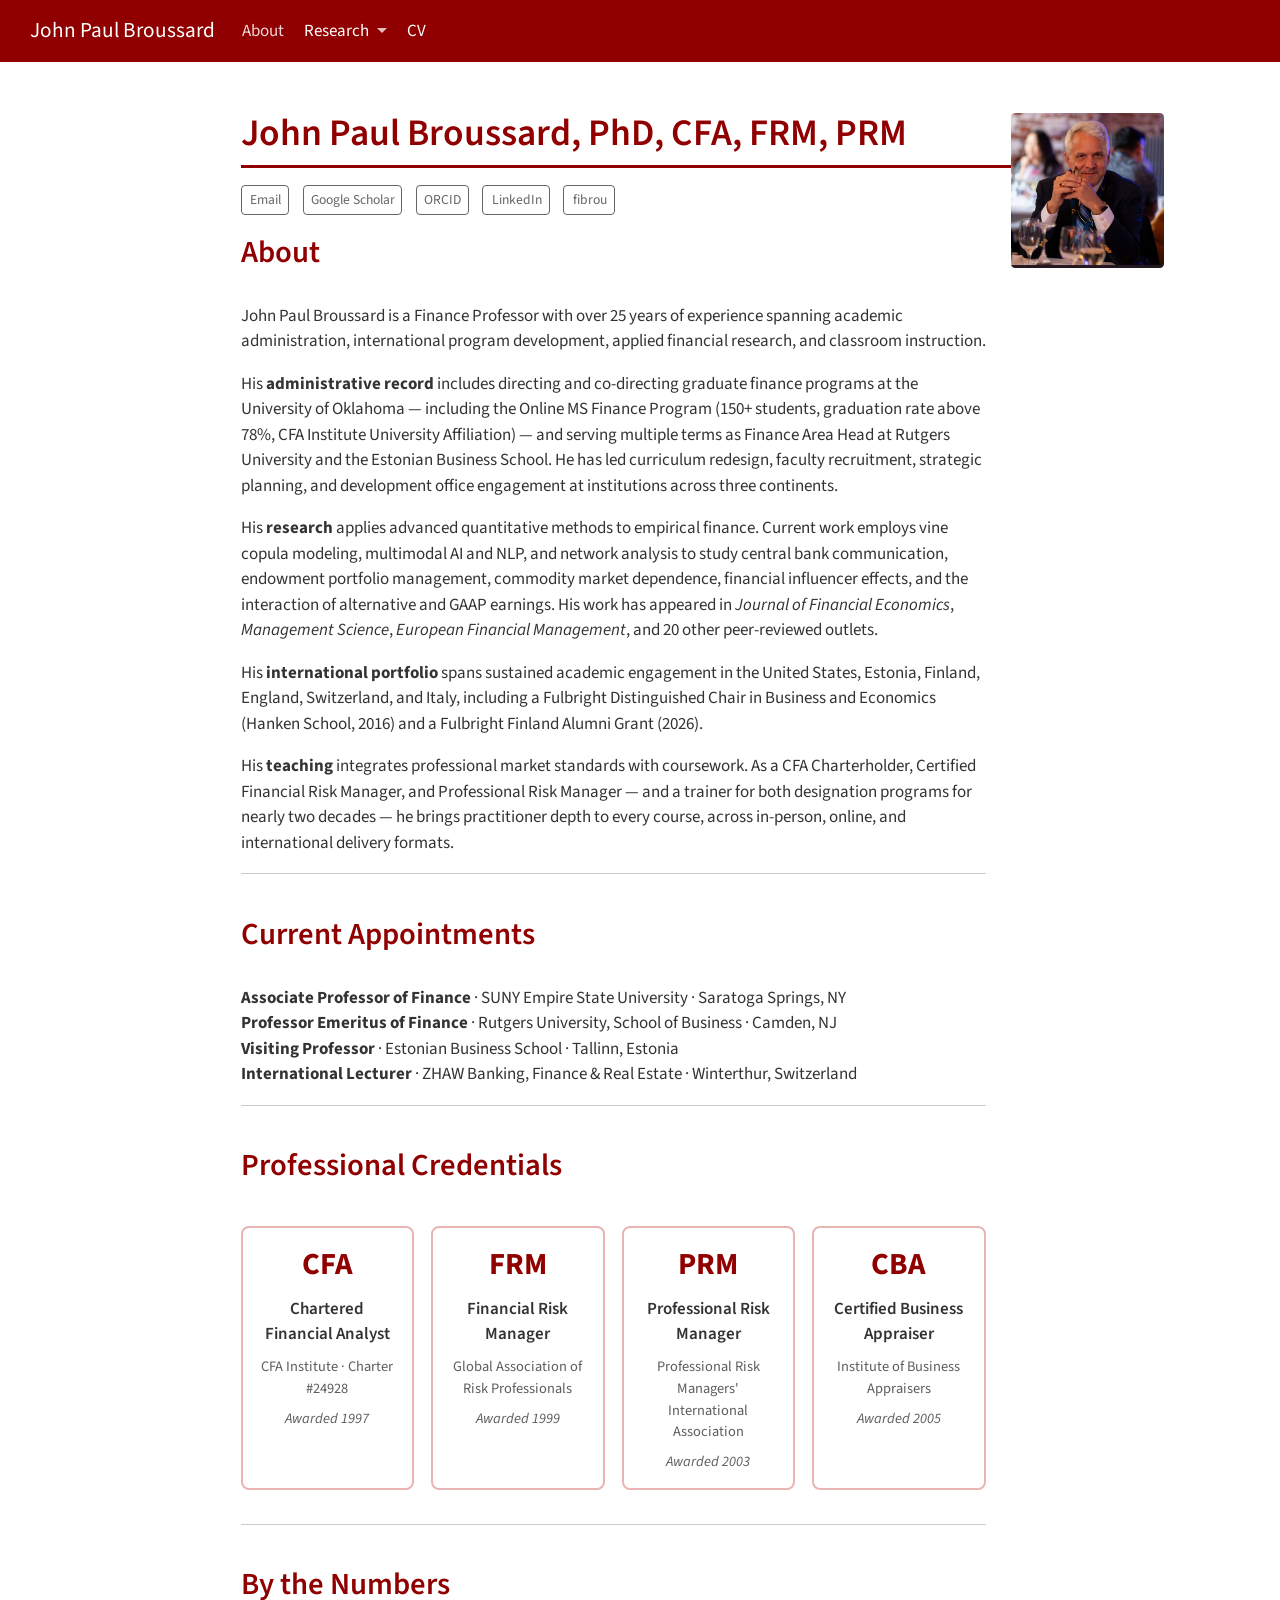
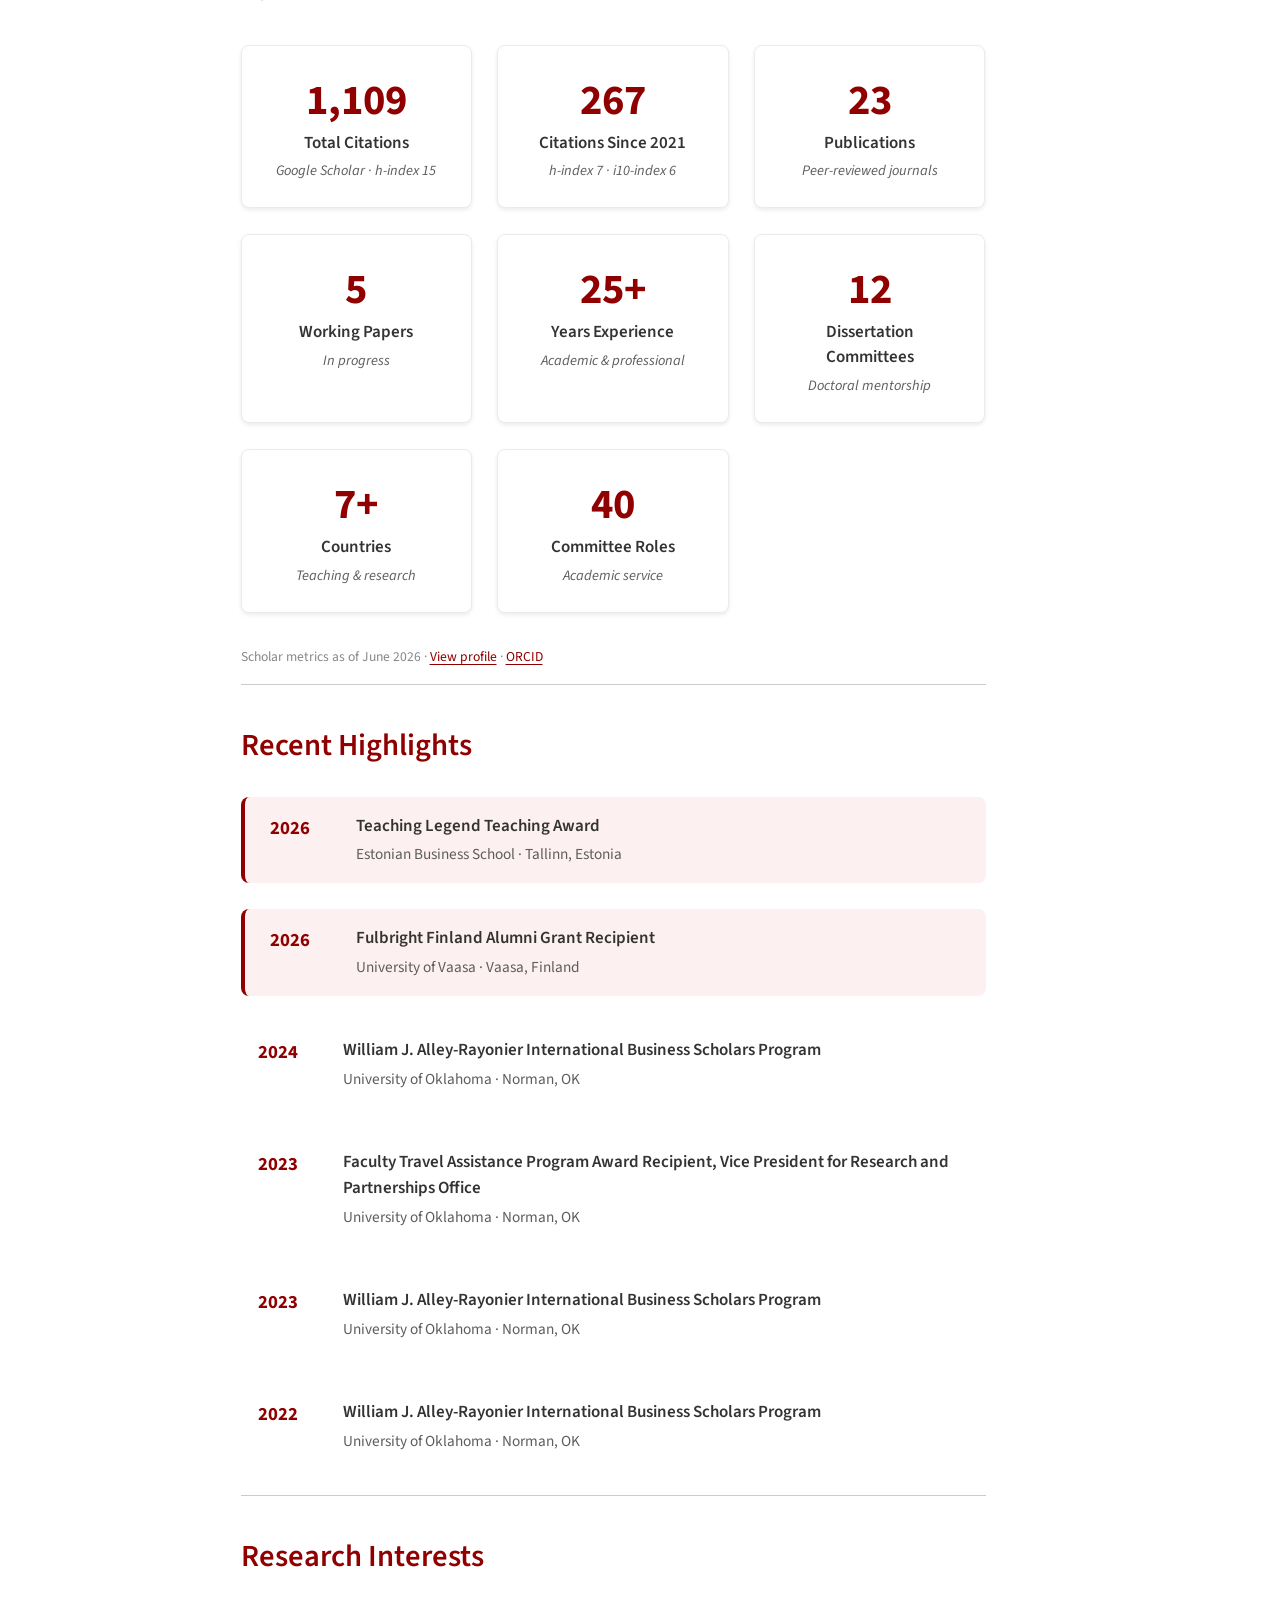
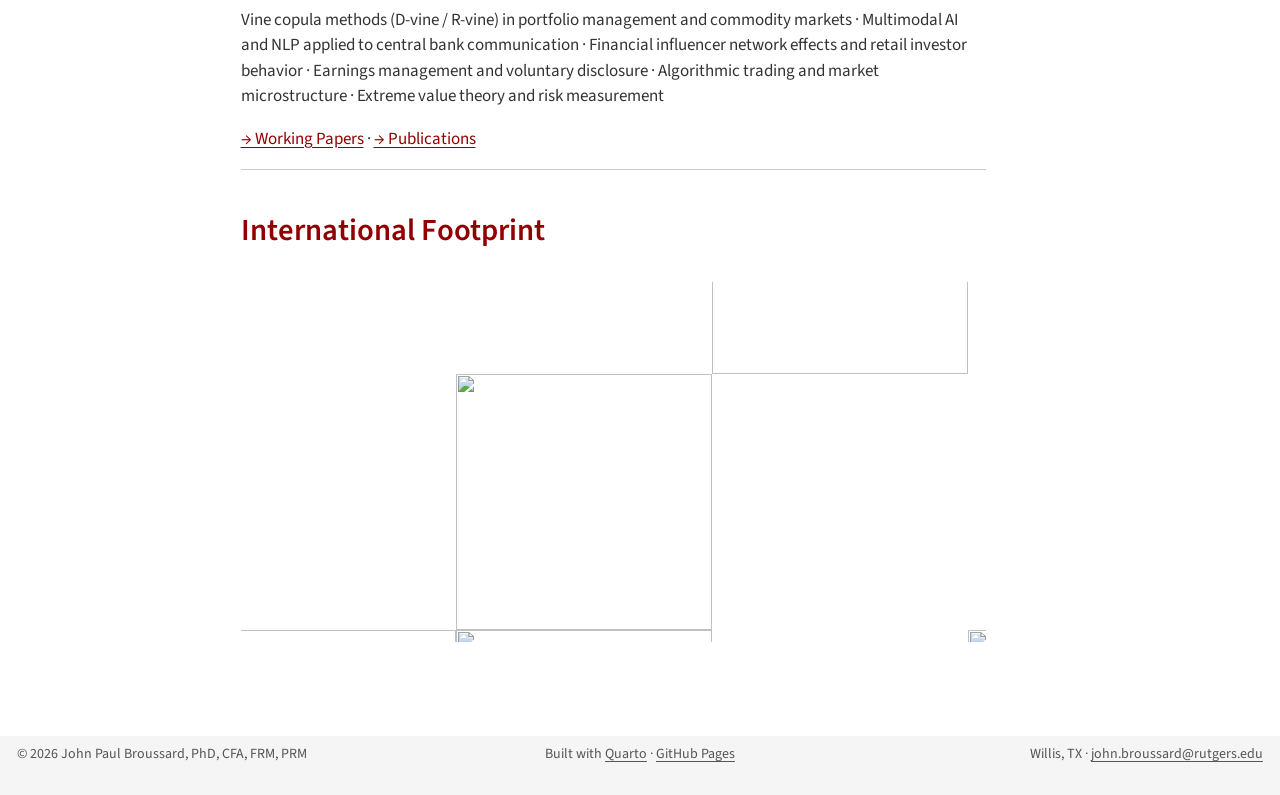
==== docs/index.html @ 74f568b2 "Initial website launch" ====
<!DOCTYPE html>
<html xmlns="http://www.w3.org/1999/xhtml" lang="en" xml:lang="en"><head>

<meta charset="utf-8">
<meta name="generator" content="quarto-1.9.37">

<meta name="viewport" content="width=device-width, initial-scale=1.0, user-scalable=yes">


<title>John Paul Broussard, PhD, CFA, FRM, PRM – J.P. Broussard, PhD</title>
<style>
/* Default styles provided by pandoc.
** See https://pandoc.org/MANUAL.html#variables-for-html for config info.
*/
code{white-space: pre-wrap;}
span.smallcaps{font-variant: small-caps;}
div.columns{display: flex; gap: min(4vw, 1.5em);}
div.column{flex: auto; overflow-x: auto;}
div.hanging-indent{margin-left: 1.5em; text-indent: -1.5em;}
ul.task-list{list-style: none;}
ul.task-list li input[type="checkbox"] {
  width: 0.8em;
  margin: 0 0.8em 0.2em -1em; /* quarto-specific, see https://github.com/quarto-dev/quarto-cli/issues/4556 */ 
  vertical-align: middle;
}
</style>


<script src="site_libs/quarto-nav/quarto-nav.js"></script>
<script src="site_libs/quarto-nav/headroom.min.js"></script>
<script src="site_libs/clipboard/clipboard.min.js"></script>
<script src="site_libs/quarto-search/autocomplete.umd.js"></script>
<script src="site_libs/quarto-search/fuse.min.js"></script>
<script src="site_libs/quarto-search/quarto-search.js"></script>
<meta name="quarto:offset" content="./">
<script src="site_libs/quarto-html/quarto.js" type="module"></script>
<script src="site_libs/quarto-html/tabsets/tabsets.js" type="module"></script>
<script src="site_libs/quarto-html/popper.min.js"></script>
<script src="site_libs/quarto-html/tippy.umd.min.js"></script>
<link href="site_libs/quarto-html/tippy.css" rel="stylesheet">
<link href="site_libs/quarto-html/quarto-syntax-highlighting-7f8f88aac4f3542376d5c11b86a4c14d.css" rel="stylesheet" id="quarto-text-highlighting-styles">
<script src="site_libs/bootstrap/bootstrap.min.js"></script>
<link href="site_libs/bootstrap/bootstrap-icons.css" rel="stylesheet">
<link href="site_libs/bootstrap/bootstrap-5b21ce41b6dfaf55a032d8d05b75536b.min.css" rel="stylesheet" append-hash="true" id="quarto-bootstrap" data-mode="light">
<script id="quarto-search-options" type="application/json">{
  "location": "navbar",
  "copy-button": false,
  "collapse-after": 3,
  "panel-placement": "end",
  "type": "overlay",
  "limit": 50,
  "keyboard-shortcut": [
    "f",
    "/",
    "s"
  ],
  "show-item-context": false,
  "language": {
    "search-no-results-text": "No results",
    "search-matching-documents-text": "matching documents",
    "search-copy-link-title": "Copy link to search",
    "search-hide-matches-text": "Hide additional matches",
    "search-more-match-text": "more match in this document",
    "search-more-matches-text": "more matches in this document",
    "search-clear-button-title": "Clear",
    "search-text-placeholder": "",
    "search-detached-cancel-button-title": "Cancel",
    "search-submit-button-title": "Submit",
    "search-label": "Search"
  }
}</script>
<script src="site_libs/htmlwidgets-1.6.4/htmlwidgets.js"></script>

<script src="site_libs/jquery-3.6.0/jquery-3.6.0.min.js"></script>

<link href="site_libs/leaflet-1.3.1/leaflet.css" rel="stylesheet">

<script src="site_libs/leaflet-1.3.1/leaflet.js"></script>

<link href="site_libs/leafletfix-1.0.0/leafletfix.css" rel="stylesheet">

<script src="site_libs/proj4-2.6.2/proj4.min.js"></script>

<script src="site_libs/Proj4Leaflet-1.0.1/proj4leaflet.js"></script>

<link href="site_libs/rstudio_leaflet-1.3.1/rstudio_leaflet.css" rel="stylesheet">

<script src="site_libs/leaflet-binding-2.2.3/leaflet.js"></script>

<script src="site_libs/leaflet-providers-3.0.0/leaflet-providers.js"></script>

<script src="site_libs/leaflet-providers-plugin-2.2.3/leaflet-providers-plugin.js"></script>



</head>

<body class="nav-fixed fullcontent quarto-light">

<div id="quarto-search-results"></div>
  <header id="quarto-header" class="headroom fixed-top">
    <nav class="navbar navbar-expand-lg " data-bs-theme="dark">
      <div class="navbar-container container-fluid">
      <div class="navbar-brand-container mx-auto">
    <a class="navbar-brand" href="./index.html">
    <span class="navbar-title">John Paul Broussard</span>
    </a>
  </div>
            <div id="quarto-search" class="" title="Search"></div>
          <button class="navbar-toggler" type="button" data-bs-toggle="collapse" data-bs-target="#navbarCollapse" aria-controls="navbarCollapse" role="menu" aria-expanded="false" aria-label="Toggle navigation" onclick="if (window.quartoToggleHeadroom) { window.quartoToggleHeadroom(); }">
  <span class="navbar-toggler-icon"></span>
</button>
          <div class="collapse navbar-collapse" id="navbarCollapse">
            <ul class="navbar-nav navbar-nav-scroll me-auto">
  <li class="nav-item">
    <a class="nav-link active" href="./index.html" aria-current="page"> 
<span class="menu-text">About</span></a>
  </li>  
  <li class="nav-item dropdown ">
    <a class="nav-link dropdown-toggle" href="#" id="nav-menu-research" role="link" data-bs-toggle="dropdown" aria-expanded="false">
 <span class="menu-text">Research</span>
    </a>
    <ul class="dropdown-menu" aria-labelledby="nav-menu-research">    
        <li>
    <a class="dropdown-item" href="./research.html">
 <span class="dropdown-text">Publications &amp; Activity</span></a>
  </li>  
        <li>
    <a class="dropdown-item" href="./papers.html">
 <span class="dropdown-text">Working Papers</span></a>
  </li>  
    </ul>
  </li>
  <li class="nav-item">
    <a class="nav-link" href="./cv.html"> 
<span class="menu-text">CV</span></a>
  </li>  
</ul>
            <ul class="navbar-nav navbar-nav-scroll ms-auto">
  <li class="nav-item compact">
    <a class="nav-link" href="https://github.com/fibrou"> <i class="bi bi-github" role="img" aria-label="GitHub">
</i> 
<span class="menu-text"></span></a>
  </li>  
  <li class="nav-item compact">
    <a class="nav-link" href="https://tinyurl.com/5bfex8hv"> <i class="bi bi-linkedin" role="img" aria-label="LinkedIn">
</i> 
<span class="menu-text"></span></a>
  </li>  
</ul>
          </div> <!-- /navcollapse -->
            <div class="quarto-navbar-tools">
</div>
      </div> <!-- /container-fluid -->
    </nav>
</header>
<!-- content -->
<div id="quarto-content" class="quarto-container page-columns page-rows-contents page-layout-article page-navbar">
<!-- sidebar -->
<!-- margin-sidebar -->
    
<!-- main -->
<div class="quarto-about-solana column-body">
  <div class="about-entity">
    <div class="entity-contents">
      <header id="title-block-header" class="quarto-title-block default">
<div class="quarto-title">
<h1 class="title">John Paul Broussard, PhD, CFA, FRM, PRM</h1>
</div>
<div class="quarto-title-meta">
  </div>
</header> <div class="about-links">
  <a href="mailto:john.broussard@rutgers.edu" class="about-link" rel="" target="">
    <i class="bi bi-envelope-fill"></i>
     <span class="about-link-text">Email</span>
  </a>
  <a href="https://scholar.google.com/citations?user=nc-6H5gAAAAJ" class="about-link" rel="" target="">
     <span class="about-link-text">Google Scholar</span>
  </a>
  <a href="https://orcid.org/0000-0002-5090-9947" class="about-link" rel="" target="">
     <span class="about-link-text">ORCID</span>
  </a>
  <a href="https://tinyurl.com/5bfex8hv" class="about-link" rel="" target="">
    <i class="bi bi-linkedin"></i>
     <span class="about-link-text">LinkedIn</span>
  </a>
  <a href="https://github.com/fibrou" class="about-link" rel="" target="">
    <i class="bi bi-github"></i>
     <span class="about-link-text">fibrou</span>
  </a>
</div>
      <div class="about-contents"><main class="content" id="quarto-document-content">
<section id="about" class="level2">
<h2 data-anchor-id="about">About</h2>
<p>John Paul Broussard is a Finance Professor with over 25 years of experience spanning academic administration, international program development, applied financial research, and classroom instruction.</p>
<p>His <strong>administrative record</strong> includes directing and co-directing graduate finance programs at the University of Oklahoma — including the Online MS Finance Program (150+ students, graduation rate above 78%, CFA Institute University Affiliation) — and serving multiple terms as Finance Area Head at Rutgers University and the Estonian Business School. He has led curriculum redesign, faculty recruitment, strategic planning, and development office engagement at institutions across three continents.</p>
<p>His <strong>research</strong> applies advanced quantitative methods to empirical finance. Current work employs vine copula modeling, multimodal AI and NLP, and network analysis to study central bank communication, endowment portfolio management, commodity market dependence, financial influencer effects, and the interaction of alternative and GAAP earnings. His work has appeared in <em>Journal of Financial Economics</em>, <em>Management Science</em>, <em>European Financial Management</em>, and 20 other peer-reviewed outlets.</p>
<p>His <strong>international portfolio</strong> spans sustained academic engagement in the United States, Estonia, Finland, England, Switzerland, and Italy, including a Fulbright Distinguished Chair in Business and Economics (Hanken School, 2016) and a Fulbright Finland Alumni Grant (2026).</p>
<p>His <strong>teaching</strong> integrates professional market standards with coursework. As a CFA Charterholder, Certified Financial Risk Manager, and Professional Risk Manager — and a trainer for both designation programs for nearly two decades — he brings practitioner depth to every course, across in-person, online, and international delivery formats.</p>
<hr>
</section>
<section id="current-appointments" class="level2">
<h2 data-anchor-id="current-appointments">Current Appointments</h2>
<p><strong>Associate Professor of Finance</strong> · SUNY Empire State University · Saratoga Springs, NY<br>
<strong>Professor Emeritus of Finance</strong> · Rutgers University, School of Business · Camden, NJ<br>
<strong>Visiting Professor</strong> · Estonian Business School · Tallinn, Estonia<br>
<strong>International Lecturer</strong> · ZHAW Banking, Finance &amp; Real Estate · Winterthur, Switzerland</p>
<hr>
</section>
<section id="professional-credentials" class="level2">
<h2 data-anchor-id="professional-credentials">Professional Credentials</h2>
<div class="certifications-showcase" style="grid-template-columns: repeat(auto-fit, minmax(170px, 1fr)); gap: 1rem;">
  <div class="cert-card" style="padding: 0.85rem;">
    <div class="cert-abbr">CFA</div>
    <div class="cert-full">Chartered Financial Analyst</div>
    <div class="cert-org">CFA Institute · Charter #24928</div>
    <div class="cert-desc">Awarded 1997</div>
  </div>
  <div class="cert-card" style="padding: 0.85rem;">
    <div class="cert-abbr">FRM</div>
    <div class="cert-full">Financial Risk Manager</div>
    <div class="cert-org">Global Association of Risk Professionals</div>
    <div class="cert-desc">Awarded 1999</div>
  </div>
  <div class="cert-card" style="padding: 0.85rem;">
    <div class="cert-abbr">PRM</div>
    <div class="cert-full">Professional Risk Manager</div>
    <div class="cert-org">Professional Risk Managers' International Association</div>
    <div class="cert-desc">Awarded 2003</div>
  </div>
  <div class="cert-card" style="padding: 0.85rem;">
    <div class="cert-abbr">CBA</div>
    <div class="cert-full">Certified Business Appraiser</div>
    <div class="cert-org">Institute of Business Appraisers</div>
    <div class="cert-desc">Awarded 2005</div>
  </div>
</div>
<hr>
</section>
<section id="by-the-numbers" class="level2">
<h2 data-anchor-id="by-the-numbers">By the Numbers</h2>
<div class="metrics-grid">
  <div class="metric-card">
    <span class="metric-value">1,109</span>
    <span class="metric-label">Total Citations</span>
    <span class="metric-context">Google Scholar · h-index 15</span>
  </div>
  <div class="metric-card">
    <span class="metric-value">267</span>
    <span class="metric-label">Citations Since 2021</span>
    <span class="metric-context">h-index 7 · i10-index 6</span>
  </div>
  <div class="metric-card">
    <span class="metric-value">23</span>
    <span class="metric-label">Publications</span>
    <span class="metric-context">Peer-reviewed journals</span>
  </div>
  <div class="metric-card">
    <span class="metric-value">5</span>
    <span class="metric-label">Working Papers</span>
    <span class="metric-context">In progress</span>
  </div>
  <div class="metric-card">
    <span class="metric-value">25+</span>
    <span class="metric-label">Years Experience</span>
    <span class="metric-context">Academic &amp; professional</span>
  </div>
  <div class="metric-card">
    <span class="metric-value">12</span>
    <span class="metric-label">Dissertation Committees</span>
    <span class="metric-context">Doctoral mentorship</span>
  </div>
  <div class="metric-card">
    <span class="metric-value">7+</span>
    <span class="metric-label">Countries</span>
    <span class="metric-context">Teaching &amp; research</span>
  </div>
  <div class="metric-card">
    <span class="metric-value">40</span>
    <span class="metric-label">Committee Roles</span>
    <span class="metric-context">Academic service</span>
  </div>
</div>
<p style="font-size:0.8rem;color:#888;margin-top:0.5rem;">
Scholar metrics as of June 2026 ·
<a href="https://scholar.google.com/citations?user=nc-6H5gAAAAJ" target="_blank">View profile</a> ·
<a href="https://orcid.org/0000-0002-5090-9947" target="_blank">ORCID</a>
</p>
<hr>
</section>
<section id="recent-highlights" class="level2">
<h2 data-anchor-id="recent-highlights">Recent Highlights</h2>
<div class="honor-item major-honor">
<div class="honor-year">
2026
</div>
<div class="honor-content">
<div class="honor-title">
Teaching Legend Teaching Award
</div>
<div class="honor-org">
Estonian Business School · Tallinn, Estonia
</div>
</div>
</div>
<div class="honor-item major-honor">
<div class="honor-year">
2026
</div>
<div class="honor-content">
<div class="honor-title">
Fulbright Finland Alumni Grant Recipient
</div>
<div class="honor-org">
University of Vaasa · Vaasa, Finland
</div>
</div>
</div>
<div class="honor-item">
<div class="honor-year">
2024
</div>
<div class="honor-content">
<div class="honor-title">
William J. Alley-Rayonier International Business Scholars Program
</div>
<div class="honor-org">
University of Oklahoma · Norman, OK
</div>
</div>
</div>
<div class="honor-item">
<div class="honor-year">
2023
</div>
<div class="honor-content">
<div class="honor-title">
Faculty Travel Assistance Program Award Recipient, Vice President for Research and Partnerships Office
</div>
<div class="honor-org">
University of Oklahoma · Norman, OK
</div>
</div>
</div>
<div class="honor-item">
<div class="honor-year">
2023
</div>
<div class="honor-content">
<div class="honor-title">
William J. Alley-Rayonier International Business Scholars Program
</div>
<div class="honor-org">
University of Oklahoma · Norman, OK
</div>
</div>
</div>
<div class="honor-item">
<div class="honor-year">
2022
</div>
<div class="honor-content">
<div class="honor-title">
William J. Alley-Rayonier International Business Scholars Program
</div>
<div class="honor-org">
University of Oklahoma · Norman, OK
</div>
</div>
</div>
<hr>
</section>
<section id="research-interests" class="level2">
<h2 data-anchor-id="research-interests">Research Interests</h2>
<p>Vine copula methods (D-vine / R-vine) in portfolio management and commodity markets · Multimodal AI and NLP applied to central bank communication · Financial influencer network effects and retail investor behavior · Earnings management and voluntary disclosure · Algorithmic trading and market microstructure · Extreme value theory and risk measurement</p>
<p><a href="./papers.html">→ Working Papers</a> · <a href="./research.html">→ Publications</a></p>
<hr>
</section>
<section id="international-footprint" class="level2">
<h2 data-anchor-id="international-footprint">International Footprint</h2>
<div class="cell">
<div class="cell-output-display">
<div id="htmlwidget-2c0fb72c7006dc025f8c" style="width:100%;height:360px;" class="leaflet html-widget"></div>
<script type="application/json" data-for="htmlwidget-2c0fb72c7006dc025f8c">{"x":{"options":{"crs":{"crsClass":"L.CRS.EPSG3857","code":null,"proj4def":null,"projectedBounds":null,"options":{}}},"calls":[{"method":"addProviderTiles","args":["CartoDB.Positron",null,null,{"errorTileUrl":"","noWrap":false,"detectRetina":false}]},{"method":"addCircleMarkers","args":[[39.9483,43.0668,59.437,47.4979,35.2058,60.1699,63.0951,65.0121,60.4518,61.0589,51.5893,40.7587,30.4133,32.3498,43.4633,41.3275],[-75.121,-73.7863,24.7536,8.728,-97.4395,24.9384,21.6165,25.4651,22.2666,28.187,-0.2292,-74.4171,-91.18000000000001,-90.1848,11.88,19.8187],[10,10,10,10,7,7,7,7,7,7,7,7,7,7,7,7],null,null,{"interactive":true,"className":"","stroke":true,"color":["#CC6666","#CC6666","#CC6666","#CC6666","#555555","#555555","#900000","#900000","#888888","#888888","#555555","#555555","#555555","#555555","#C0392B","#AAAAAA"],"weight":1.5,"opacity":0.5,"fill":true,"fillColor":["#CC6666","#CC6666","#CC6666","#CC6666","#555555","#555555","#900000","#900000","#888888","#888888","#555555","#555555","#555555","#555555","#C0392B","#AAAAAA"],"fillOpacity":0.85},null,null,["<strong>Rutgers University (1997–Present)<\/strong>","<strong>SUNY Empire State University (2025–Present)<\/strong>","<strong>Estonian Business School (2018–2020; 2024–Present)<\/strong>","<strong>ZHAW Banking & Finance (2024–Present)<\/strong>","<strong>University of Oklahoma (2021–2024)<\/strong>","<strong>Hanken School of Economics (2016–2020)<\/strong>","<strong>University of Vaasa (collaborations)<\/strong>","<strong>University of Oulu (collaborations)<\/strong>","<strong>Turku School of Economics (visiting 2013)<\/strong>","<strong>LUT University (visiting 2007)<\/strong>","<strong>Middlesex University (2015–2016)<\/strong>","<strong>Fairleigh Dickinson University (1995–1997)<\/strong>","<strong>Louisiana State University (1992–1995)<\/strong>","<strong>Millsaps College (1990–1991)<\/strong>","<strong>Arezzo Study Abroad Program, Italy (2022–2024)<\/strong>","<strong>University of New York Tirana (presentation)<\/strong>"],null,null,{"interactive":false,"permanent":false,"direction":"auto","opacity":1,"offset":[0,0],"textsize":"10px","textOnly":false,"className":"","sticky":true},null]},{"method":"addLegend","args":[{"colors":["#900000","#cc6666","#c0392b","#555555","#aaaaaa","#888888"],"labels":["Current","Past","Program","Collaboration","Visiting","Presentation"],"na_color":null,"na_label":"NA","opacity":0.85,"position":"bottomright","type":"unknown","title":"Affiliation type","extra":null,"layerId":null,"className":"info legend","group":null}]}],"limits":{"lat":[30.4133,65.0121],"lng":[-97.4395,28.187]}},"evals":[],"jsHooks":[]}</script>
</div>
</div>


</section>
</main></div>
    </div>
    <img src="jaafGalaPic.jpg" class="about-image
  rounded " style="width: 9em;">
  </div>
</div>
 <!-- /main -->
<script id="quarto-html-after-body" type="application/javascript">
  window.document.addEventListener("DOMContentLoaded", function (event) {
    const isCodeAnnotation = (el) => {
      for (const clz of el.classList) {
        if (clz.startsWith('code-annotation-')) {                     
          return true;
        }
      }
      return false;
    }
    const onCopySuccess = function(e) {
      // button target
      const button = e.trigger;
      // don't keep focus
      button.blur();
      // flash "checked"
      button.classList.add('code-copy-button-checked');
      var currentTitle = button.getAttribute("title");
      button.setAttribute("title", "Copied!");
      let tooltip;
      if (window.bootstrap) {
        button.setAttribute("data-bs-toggle", "tooltip");
        button.setAttribute("data-bs-placement", "left");
        button.setAttribute("data-bs-title", "Copied!");
        tooltip = new bootstrap.Tooltip(button, 
          { trigger: "manual", 
            customClass: "code-copy-button-tooltip",
            offset: [0, -8]});
        tooltip.show();    
      }
      setTimeout(function() {
        if (tooltip) {
          tooltip.hide();
          button.removeAttribute("data-bs-title");
          button.removeAttribute("data-bs-toggle");
          button.removeAttribute("data-bs-placement");
        }
        button.setAttribute("title", currentTitle);
        button.classList.remove('code-copy-button-checked');
      }, 1000);
      // clear code selection
      e.clearSelection();
    }
    const getTextToCopy = function(trigger) {
      const outerScaffold = trigger.parentElement.cloneNode(true);
      const codeEl = outerScaffold.querySelector('code');
      for (const childEl of codeEl.children) {
        if (isCodeAnnotation(childEl)) {
          childEl.remove();
        }
      }
      return codeEl.innerText;
    }
    const clipboard = new window.ClipboardJS('.code-copy-button:not([data-in-quarto-modal])', {
      text: getTextToCopy
    });
    clipboard.on('success', onCopySuccess);
    if (window.document.getElementById('quarto-embedded-source-code-modal')) {
      const clipboardModal = new window.ClipboardJS('.code-copy-button[data-in-quarto-modal]', {
        text: getTextToCopy,
        container: window.document.getElementById('quarto-embedded-source-code-modal')
      });
      clipboardModal.on('success', onCopySuccess);
    }
      var localhostRegex = new RegExp(/^(?:http|https):\/\/localhost\:?[0-9]*\//);
      var mailtoRegex = new RegExp(/^mailto:/);
        var filterRegex = new RegExp("https:\/\/fibrou\.github\.io\/JPBs-CV\/");
      var isInternal = (href) => {
          return filterRegex.test(href) || localhostRegex.test(href) || mailtoRegex.test(href);
      }
      // Inspect non-navigation links and adorn them if external
     var links = window.document.querySelectorAll('a[href]:not(.nav-link):not(.navbar-brand):not(.toc-action):not(.sidebar-link):not(.sidebar-item-toggle):not(.pagination-link):not(.no-external):not([aria-hidden]):not(.dropdown-item):not(.quarto-navigation-tool):not(.about-link)');
      for (var i=0; i<links.length; i++) {
        const link = links[i];
        if (!isInternal(link.href)) {
          // undo the damage that might have been done by quarto-nav.js in the case of
          // links that we want to consider external
          if (link.dataset.originalHref !== undefined) {
            link.href = link.dataset.originalHref;
          }
            // target, if specified
            link.setAttribute("target", "_blank");
            if (link.getAttribute("rel") === null) {
              link.setAttribute("rel", "noopener");
            }
        }
      }
    function tippyHover(el, contentFn, onTriggerFn, onUntriggerFn) {
      const config = {
        allowHTML: true,
        maxWidth: 500,
        delay: 100,
        arrow: false,
        appendTo: function(el) {
            return el.parentElement;
        },
        interactive: true,
        interactiveBorder: 10,
        theme: 'quarto',
        placement: 'bottom-start',
      };
      if (contentFn) {
        config.content = contentFn;
      }
      if (onTriggerFn) {
        config.onTrigger = onTriggerFn;
      }
      if (onUntriggerFn) {
        config.onUntrigger = onUntriggerFn;
      }
      window.tippy(el, config); 
    }
    const noterefs = window.document.querySelectorAll('a[role="doc-noteref"]');
    for (var i=0; i<noterefs.length; i++) {
      const ref = noterefs[i];
      tippyHover(ref, function() {
        // use id or data attribute instead here
        let href = ref.getAttribute('data-footnote-href') || ref.getAttribute('href');
        try { href = new URL(href).hash; } catch {}
        const id = href.replace(/^#\/?/, "");
        const note = window.document.getElementById(id);
        if (note) {
          return note.innerHTML;
        } else {
          return "";
        }
      });
    }
    const xrefs = window.document.querySelectorAll('a.quarto-xref');
    const processXRef = (id, note) => {
      // Strip column container classes
      const stripColumnClz = (el) => {
        el.classList.remove("page-full", "page-columns");
        if (el.children) {
          for (const child of el.children) {
            stripColumnClz(child);
          }
        }
      }
      stripColumnClz(note)
      if (id === null || id.startsWith('sec-')) {
        // Special case sections, only their first couple elements
        const container = document.createElement("div");
        if (note.children && note.children.length > 2) {
          container.appendChild(note.children[0].cloneNode(true));
          for (let i = 1; i < note.children.length; i++) {
            const child = note.children[i];
            if (child.tagName === "P" && child.innerText === "") {
              continue;
            } else {
              container.appendChild(child.cloneNode(true));
              break;
            }
          }
          if (window.Quarto?.typesetMath) {
            window.Quarto.typesetMath(container);
          }
          return container.innerHTML
        } else {
          if (window.Quarto?.typesetMath) {
            window.Quarto.typesetMath(note);
          }
          return note.innerHTML;
        }
      } else {
        // Remove any anchor links if they are present
        const anchorLink = note.querySelector('a.anchorjs-link');
        if (anchorLink) {
          anchorLink.remove();
        }
        if (window.Quarto?.typesetMath) {
          window.Quarto.typesetMath(note);
        }
        if (note.classList.contains("callout")) {
          return note.outerHTML;
        } else {
          return note.innerHTML;
        }
      }
    }
    for (var i=0; i<xrefs.length; i++) {
      const xref = xrefs[i];
      tippyHover(xref, undefined, function(instance) {
        instance.disable();
        let url = xref.getAttribute('href');
        let hash = undefined; 
        if (url.startsWith('#')) {
          hash = url;
        } else {
          try { hash = new URL(url).hash; } catch {}
        }
        if (hash) {
          const id = hash.replace(/^#\/?/, "");
          const note = window.document.getElementById(id);
          if (note !== null) {
            try {
              const html = processXRef(id, note.cloneNode(true));
              instance.setContent(html);
            } finally {
              instance.enable();
              instance.show();
            }
          } else {
            // See if we can fetch this
            fetch(url.split('#')[0])
            .then(res => res.text())
            .then(html => {
              const parser = new DOMParser();
              const htmlDoc = parser.parseFromString(html, "text/html");
              const note = htmlDoc.getElementById(id);
              if (note !== null) {
                const html = processXRef(id, note);
                instance.setContent(html);
              } 
            }).finally(() => {
              instance.enable();
              instance.show();
            });
          }
        } else {
          // See if we can fetch a full url (with no hash to target)
          // This is a special case and we should probably do some content thinning / targeting
          fetch(url)
          .then(res => res.text())
          .then(html => {
            const parser = new DOMParser();
            const htmlDoc = parser.parseFromString(html, "text/html");
            const note = htmlDoc.querySelector('main.content');
            if (note !== null) {
              // This should only happen for chapter cross references
              // (since there is no id in the URL)
              // remove the first header
              if (note.children.length > 0 && note.children[0].tagName === "HEADER") {
                note.children[0].remove();
              }
              const html = processXRef(null, note);
              instance.setContent(html);
            } 
          }).finally(() => {
            instance.enable();
            instance.show();
          });
        }
      }, function(instance) {
      });
    }
        let selectedAnnoteEl;
        const selectorForAnnotation = ( cell, annotation) => {
          let cellAttr = 'data-code-cell="' + cell + '"';
          let lineAttr = 'data-code-annotation="' +  annotation + '"';
          const selector = 'span[' + cellAttr + '][' + lineAttr + ']';
          return selector;
        }
        const selectCodeLines = (annoteEl) => {
          const doc = window.document;
          const targetCell = annoteEl.getAttribute("data-target-cell");
          const targetAnnotation = annoteEl.getAttribute("data-target-annotation");
          const annoteSpan = window.document.querySelector(selectorForAnnotation(targetCell, targetAnnotation));
          const lines = annoteSpan.getAttribute("data-code-lines").split(",");
          const lineIds = lines.map((line) => {
            return targetCell + "-" + line;
          })
          let top = null;
          let height = null;
          let parent = null;
          if (lineIds.length > 0) {
              //compute the position of the single el (top and bottom and make a div)
              const el = window.document.getElementById(lineIds[0]);
              top = el.offsetTop;
              height = el.offsetHeight;
              parent = el.parentElement.parentElement;
            if (lineIds.length > 1) {
              const lastEl = window.document.getElementById(lineIds[lineIds.length - 1]);
              const bottom = lastEl.offsetTop + lastEl.offsetHeight;
              height = bottom - top;
            }
            if (top !== null && height !== null && parent !== null) {
              // cook up a div (if necessary) and position it 
              let div = window.document.getElementById("code-annotation-line-highlight");
              if (div === null) {
                div = window.document.createElement("div");
                div.setAttribute("id", "code-annotation-line-highlight");
                div.style.position = 'absolute';
                parent.appendChild(div);
              }
              div.style.top = top - 2 + "px";
              div.style.height = height + 4 + "px";
              div.style.left = 0;
              let gutterDiv = window.document.getElementById("code-annotation-line-highlight-gutter");
              if (gutterDiv === null) {
                gutterDiv = window.document.createElement("div");
                gutterDiv.setAttribute("id", "code-annotation-line-highlight-gutter");
                gutterDiv.style.position = 'absolute';
                const codeCell = window.document.getElementById(targetCell);
                const gutter = codeCell.querySelector('.code-annotation-gutter');
                gutter.appendChild(gutterDiv);
              }
              gutterDiv.style.top = top - 2 + "px";
              gutterDiv.style.height = height + 4 + "px";
            }
            selectedAnnoteEl = annoteEl;
          }
        };
        const unselectCodeLines = () => {
          const elementsIds = ["code-annotation-line-highlight", "code-annotation-line-highlight-gutter"];
          elementsIds.forEach((elId) => {
            const div = window.document.getElementById(elId);
            if (div) {
              div.remove();
            }
          });
          selectedAnnoteEl = undefined;
        };
          // Handle positioning of the toggle
      window.addEventListener(
        "resize",
        throttle(() => {
          elRect = undefined;
          if (selectedAnnoteEl) {
            selectCodeLines(selectedAnnoteEl);
          }
        }, 10)
      );
      function throttle(fn, ms) {
      let throttle = false;
      let timer;
        return (...args) => {
          if(!throttle) { // first call gets through
              fn.apply(this, args);
              throttle = true;
          } else { // all the others get throttled
              if(timer) clearTimeout(timer); // cancel #2
              timer = setTimeout(() => {
                fn.apply(this, args);
                timer = throttle = false;
              }, ms);
          }
        };
      }
        // Attach click handler to the DT
        const annoteDls = window.document.querySelectorAll('dt[data-target-cell]');
        for (const annoteDlNode of annoteDls) {
          annoteDlNode.addEventListener('click', (event) => {
            const clickedEl = event.target;
            if (clickedEl !== selectedAnnoteEl) {
              unselectCodeLines();
              const activeEl = window.document.querySelector('dt[data-target-cell].code-annotation-active');
              if (activeEl) {
                activeEl.classList.remove('code-annotation-active');
              }
              selectCodeLines(clickedEl);
              clickedEl.classList.add('code-annotation-active');
            } else {
              // Unselect the line
              unselectCodeLines();
              clickedEl.classList.remove('code-annotation-active');
            }
          });
        }
    const findCites = (el) => {
      const parentEl = el.parentElement;
      if (parentEl) {
        const cites = parentEl.dataset.cites;
        if (cites) {
          return {
            el,
            cites: cites.split(' ')
          };
        } else {
          return findCites(el.parentElement)
        }
      } else {
        return undefined;
      }
    };
    var bibliorefs = window.document.querySelectorAll('a[role="doc-biblioref"]');
    for (var i=0; i<bibliorefs.length; i++) {
      const ref = bibliorefs[i];
      const citeInfo = findCites(ref);
      if (citeInfo) {
        tippyHover(citeInfo.el, function() {
          var popup = window.document.createElement('div');
          citeInfo.cites.forEach(function(cite) {
            var citeDiv = window.document.createElement('div');
            citeDiv.classList.add('hanging-indent');
            citeDiv.classList.add('csl-entry');
            var biblioDiv = window.document.getElementById('ref-' + cite);
            if (biblioDiv) {
              citeDiv.innerHTML = biblioDiv.innerHTML;
            }
            popup.appendChild(citeDiv);
          });
          return popup.innerHTML;
        });
      }
    }
  });
  </script>
</div> <!-- /content -->
<footer class="footer">
  <div class="nav-footer">
    <div class="nav-footer-left">
<p>© 2026 John Paul Broussard, PhD, CFA, FRM, PRM</p>
</div>   
    <div class="nav-footer-center">
<p>Built with <a href="https://quarto.org">Quarto</a> · <a href="https://pages.github.com">GitHub Pages</a></p>
</div>
    <div class="nav-footer-right">
<p>Willis, TX · <a href="mailto:john.broussard@rutgers.edu">john.broussard@rutgers.edu</a></p>
</div>
  </div>
</footer>




</body></html>
---- docs/site_libs/quarto-html/tippy.css ----
.tippy-box[data-animation=fade][data-state=hidden]{opacity:0}[data-tippy-root]{max-width:calc(100vw - 10px)}.tippy-box{position:relative;background-color:#333;color:#fff;border-radius:4px;font-size:14px;line-height:1.4;white-space:normal;outline:0;transition-property:transform,visibility,opacity}.tippy-box[data-placement^=top]>.tippy-arrow{bottom:0}.tippy-box[data-placement^=top]>.tippy-arrow:before{bottom:-7px;left:0;border-width:8px 8px 0;border-top-color:initial;transform-origin:center top}.tippy-box[data-placement^=bottom]>.tippy-arrow{top:0}.tippy-box[data-placement^=bottom]>.tippy-arrow:before{top:-7px;left:0;border-width:0 8px 8px;border-bottom-color:initial;transform-origin:center bottom}.tippy-box[data-placement^=left]>.tippy-arrow{right:0}.tippy-box[data-placement^=left]>.tippy-arrow:before{border-width:8px 0 8px 8px;border-left-color:initial;right:-7px;transform-origin:center left}.tippy-box[data-placement^=right]>.tippy-arrow{left:0}.tippy-box[data-placement^=right]>.tippy-arrow:before{left:-7px;border-width:8px 8px 8px 0;border-right-color:initial;transform-origin:center right}.tippy-box[data-inertia][data-state=visible]{transition-timing-function:cubic-bezier(.54,1.5,.38,1.11)}.tippy-arrow{width:16px;height:16px;color:#333}.tippy-arrow:before{content:"";position:absolute;border-color:transparent;border-style:solid}.tippy-content{position:relative;padding:5px 9px;z-index:1}
---- docs/site_libs/rstudio_leaflet-1.3.1/rstudio_leaflet.css ----
.leaflet-tooltip.leaflet-tooltip-text-only,
.leaflet-tooltip.leaflet-tooltip-text-only:before,
.leaflet-tooltip.leaflet-tooltip-text-only:after {
  background: none;
  border: none;
  box-shadow: none;
}

.leaflet-tooltip.leaflet-tooltip-text-only.leaflet-tooltip-left {
  margin-left: 5px;
}

.leaflet-tooltip.leaflet-tooltip-text-only.leaflet-tooltip-right {
  margin-left: -5px;
}

.leaflet-tooltip:after {
  border-right: 6px solid transparent;
  /* right: -16px; */
}

.leaflet-popup-pane .leaflet-popup-tip-container {
  /* when the tooltip container is clicked, it is closed */
  pointer-events: all;
  /* tooltips should display the "hand" icon, just like .leaflet-interactive*/
  cursor: pointer;
}

/* have the widget be displayed in the right 'layer' */
.leaflet-map-pane {
  z-index: auto;
}

/* Add missing rule from leaflet for img.
This complete existing leaflet.css.
Fix for https://github.com/rstudio/rmarkdown/issues/1949 */
.leaflet-container .leaflet-right-pane img,
.leaflet-container .leaflet-left-pane img {
	max-width: none !important;
	max-height: none !important;
}
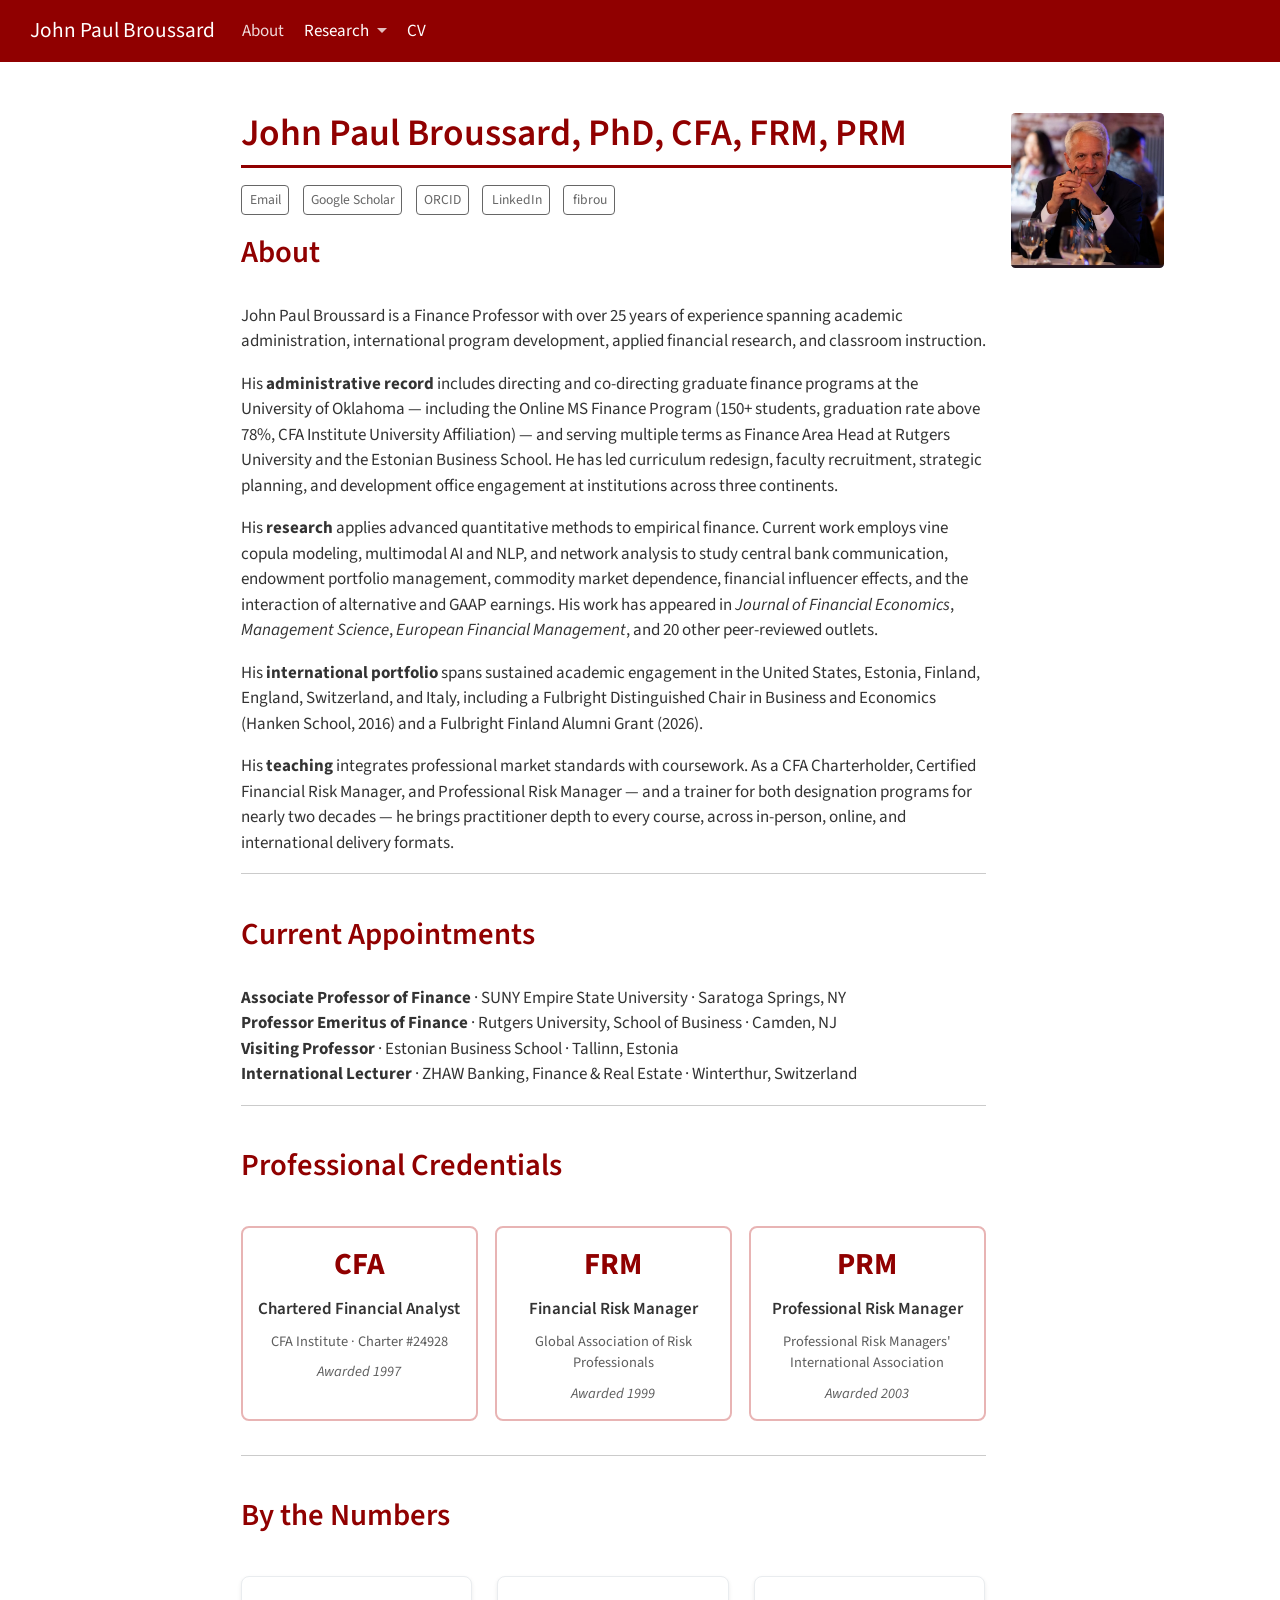
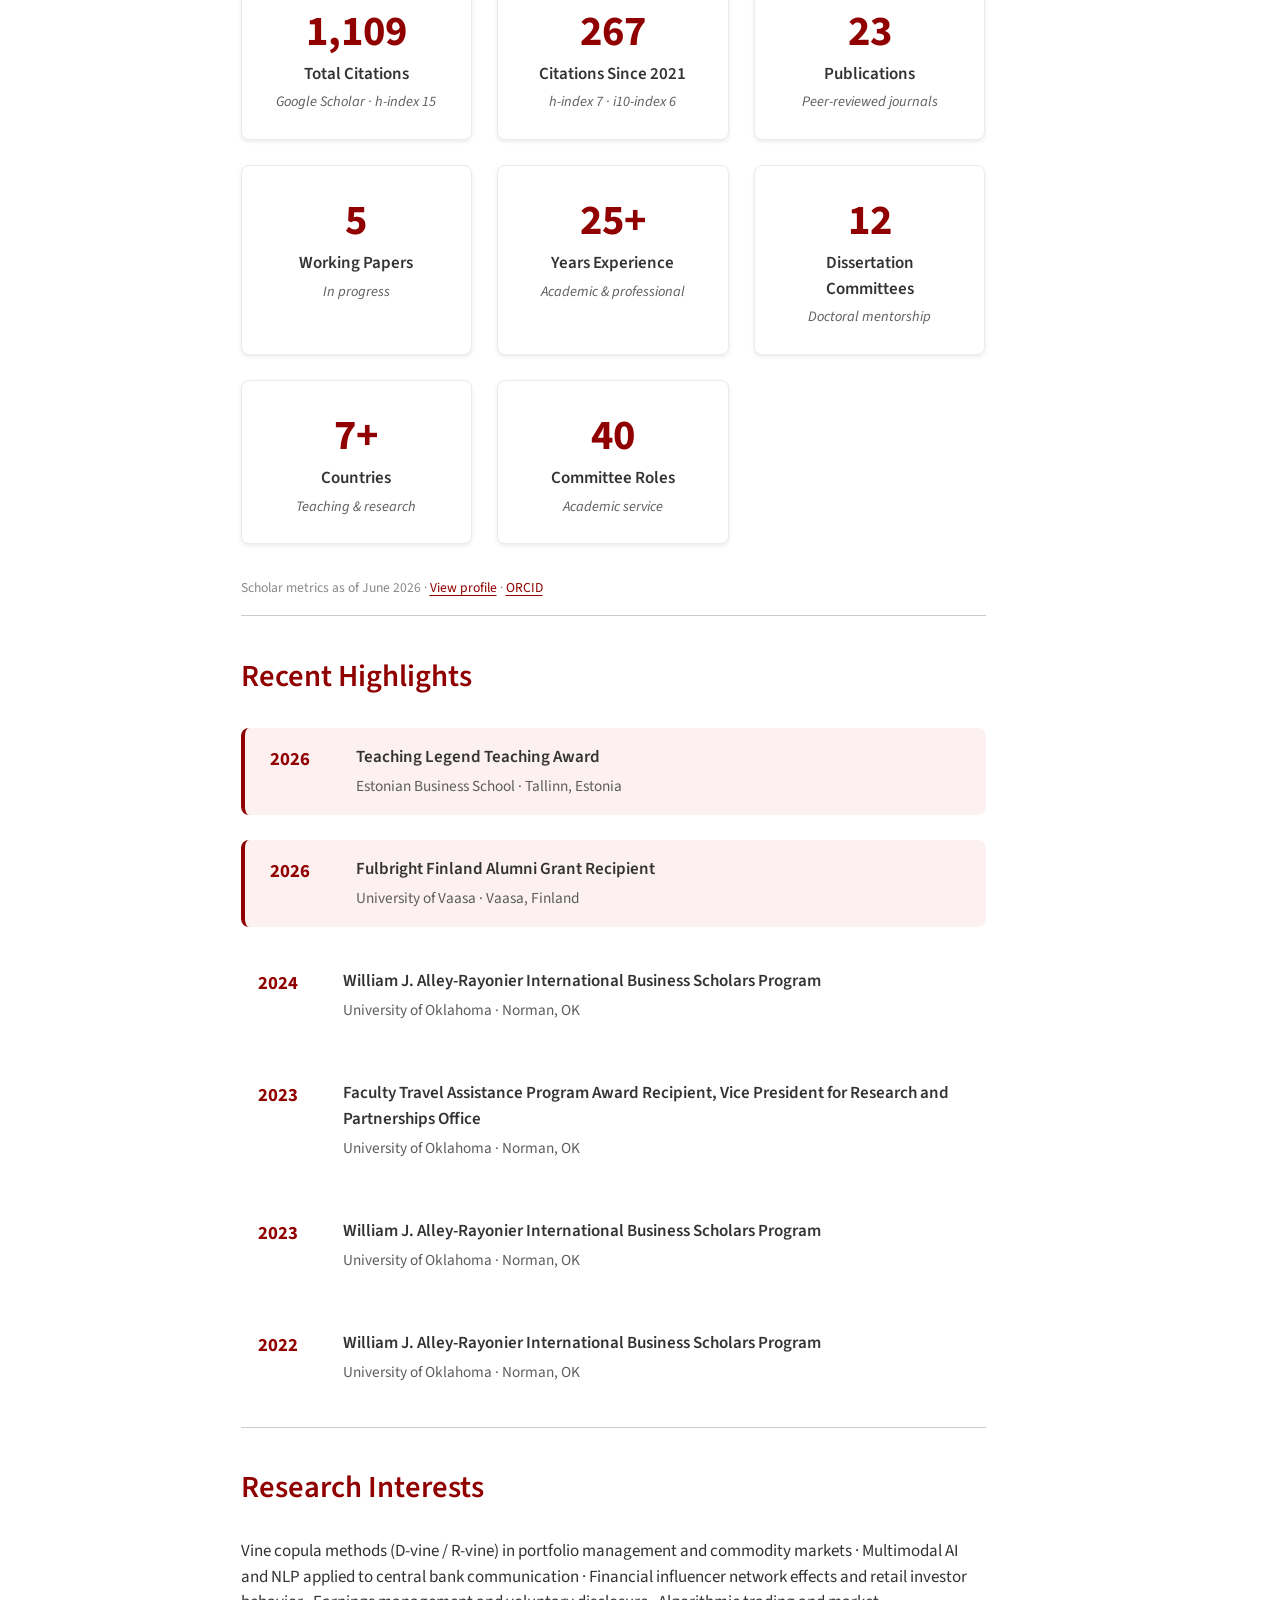
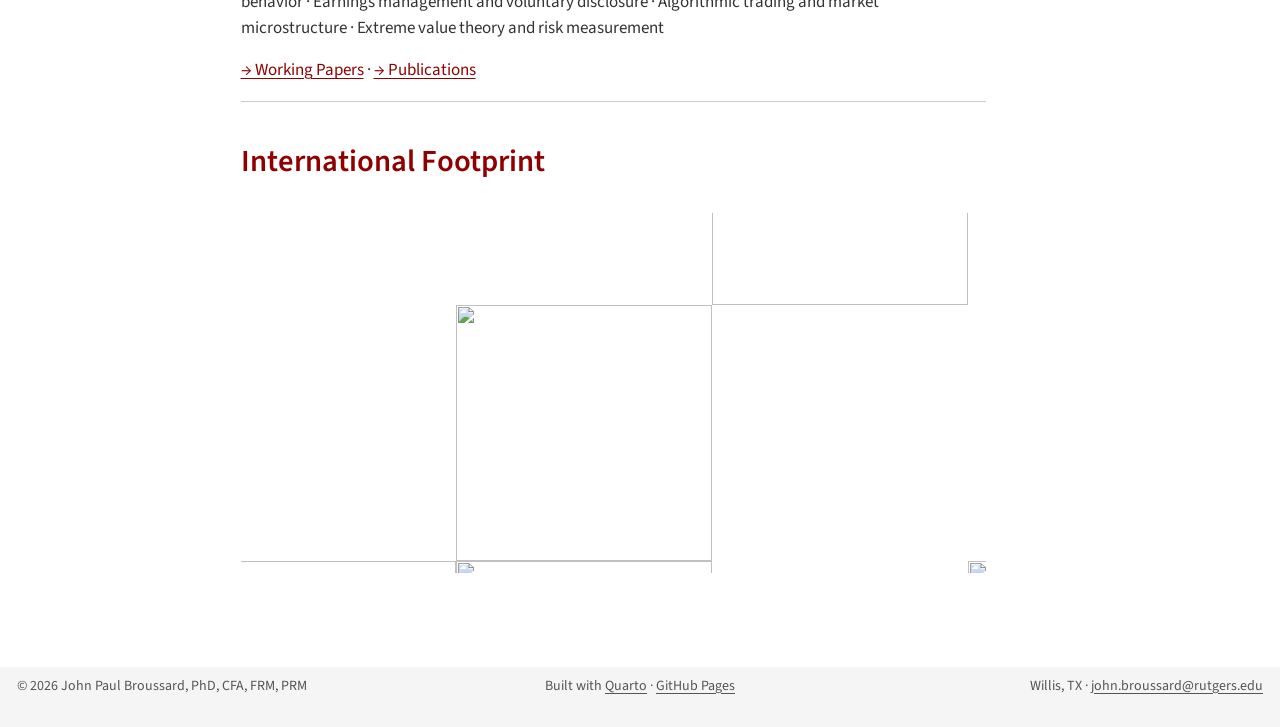
==== commit f92f9864: "Remove CBA credential from website display" ====
--- a/docs/index.html
+++ b/docs/index.html
@@ -228,12 +228,6 @@
     <div class="cert-org">Professional Risk Managers' International Association</div>
     <div class="cert-desc">Awarded 2003</div>
   </div>
-  <div class="cert-card" style="padding: 0.85rem;">
-    <div class="cert-abbr">CBA</div>
-    <div class="cert-full">Certified Business Appraiser</div>
-    <div class="cert-org">Institute of Business Appraisers</div>
-    <div class="cert-desc">Awarded 2005</div>
-  </div>
 </div>
 <hr>
 </section>
@@ -380,8 +374,8 @@
 <h2 data-anchor-id="international-footprint">International Footprint</h2>
 <div class="cell">
 <div class="cell-output-display">
-<div id="htmlwidget-2c0fb72c7006dc025f8c" style="width:100%;height:360px;" class="leaflet html-widget"></div>
-<script type="application/json" data-for="htmlwidget-2c0fb72c7006dc025f8c">{"x":{"options":{"crs":{"crsClass":"L.CRS.EPSG3857","code":null,"proj4def":null,"projectedBounds":null,"options":{}}},"calls":[{"method":"addProviderTiles","args":["CartoDB.Positron",null,null,{"errorTileUrl":"","noWrap":false,"detectRetina":false}]},{"method":"addCircleMarkers","args":[[39.9483,43.0668,59.437,47.4979,35.2058,60.1699,63.0951,65.0121,60.4518,61.0589,51.5893,40.7587,30.4133,32.3498,43.4633,41.3275],[-75.121,-73.7863,24.7536,8.728,-97.4395,24.9384,21.6165,25.4651,22.2666,28.187,-0.2292,-74.4171,-91.18000000000001,-90.1848,11.88,19.8187],[10,10,10,10,7,7,7,7,7,7,7,7,7,7,7,7],null,null,{"interactive":true,"className":"","stroke":true,"color":["#CC6666","#CC6666","#CC6666","#CC6666","#555555","#555555","#900000","#900000","#888888","#888888","#555555","#555555","#555555","#555555","#C0392B","#AAAAAA"],"weight":1.5,"opacity":0.5,"fill":true,"fillColor":["#CC6666","#CC6666","#CC6666","#CC6666","#555555","#555555","#900000","#900000","#888888","#888888","#555555","#555555","#555555","#555555","#C0392B","#AAAAAA"],"fillOpacity":0.85},null,null,["<strong>Rutgers University (1997–Present)<\/strong>","<strong>SUNY Empire State University (2025–Present)<\/strong>","<strong>Estonian Business School (2018–2020; 2024–Present)<\/strong>","<strong>ZHAW Banking & Finance (2024–Present)<\/strong>","<strong>University of Oklahoma (2021–2024)<\/strong>","<strong>Hanken School of Economics (2016–2020)<\/strong>","<strong>University of Vaasa (collaborations)<\/strong>","<strong>University of Oulu (collaborations)<\/strong>","<strong>Turku School of Economics (visiting 2013)<\/strong>","<strong>LUT University (visiting 2007)<\/strong>","<strong>Middlesex University (2015–2016)<\/strong>","<strong>Fairleigh Dickinson University (1995–1997)<\/strong>","<strong>Louisiana State University (1992–1995)<\/strong>","<strong>Millsaps College (1990–1991)<\/strong>","<strong>Arezzo Study Abroad Program, Italy (2022–2024)<\/strong>","<strong>University of New York Tirana (presentation)<\/strong>"],null,null,{"interactive":false,"permanent":false,"direction":"auto","opacity":1,"offset":[0,0],"textsize":"10px","textOnly":false,"className":"","sticky":true},null]},{"method":"addLegend","args":[{"colors":["#900000","#cc6666","#c0392b","#555555","#aaaaaa","#888888"],"labels":["Current","Past","Program","Collaboration","Visiting","Presentation"],"na_color":null,"na_label":"NA","opacity":0.85,"position":"bottomright","type":"unknown","title":"Affiliation type","extra":null,"layerId":null,"className":"info legend","group":null}]}],"limits":{"lat":[30.4133,65.0121],"lng":[-97.4395,28.187]}},"evals":[],"jsHooks":[]}</script>
+<div id="htmlwidget-46b87d7dab8b7e111472" style="width:100%;height:360px;" class="leaflet html-widget"></div>
+<script type="application/json" data-for="htmlwidget-46b87d7dab8b7e111472">{"x":{"options":{"crs":{"crsClass":"L.CRS.EPSG3857","code":null,"proj4def":null,"projectedBounds":null,"options":{}}},"calls":[{"method":"addProviderTiles","args":["CartoDB.Positron",null,null,{"errorTileUrl":"","noWrap":false,"detectRetina":false}]},{"method":"addCircleMarkers","args":[[39.9483,43.0668,59.437,47.4979,35.2058,60.1699,63.0951,65.0121,60.4518,61.0589,51.5893,40.7587,30.4133,32.3498,43.4633,41.3275],[-75.121,-73.7863,24.7536,8.728,-97.4395,24.9384,21.6165,25.4651,22.2666,28.187,-0.2292,-74.4171,-91.18000000000001,-90.1848,11.88,19.8187],[10,10,10,10,7,7,7,7,7,7,7,7,7,7,7,7],null,null,{"interactive":true,"className":"","stroke":true,"color":["#CC6666","#CC6666","#CC6666","#CC6666","#555555","#555555","#900000","#900000","#888888","#888888","#555555","#555555","#555555","#555555","#C0392B","#AAAAAA"],"weight":1.5,"opacity":0.5,"fill":true,"fillColor":["#CC6666","#CC6666","#CC6666","#CC6666","#555555","#555555","#900000","#900000","#888888","#888888","#555555","#555555","#555555","#555555","#C0392B","#AAAAAA"],"fillOpacity":0.85},null,null,["<strong>Rutgers University (1997–Present)<\/strong>","<strong>SUNY Empire State University (2025–Present)<\/strong>","<strong>Estonian Business School (2018–2020; 2024–Present)<\/strong>","<strong>ZHAW Banking & Finance (2024–Present)<\/strong>","<strong>University of Oklahoma (2021–2024)<\/strong>","<strong>Hanken School of Economics (2016–2020)<\/strong>","<strong>University of Vaasa (collaborations)<\/strong>","<strong>University of Oulu (collaborations)<\/strong>","<strong>Turku School of Economics (visiting 2013)<\/strong>","<strong>LUT University (visiting 2007)<\/strong>","<strong>Middlesex University (2015–2016)<\/strong>","<strong>Fairleigh Dickinson University (1995–1997)<\/strong>","<strong>Louisiana State University (1992–1995)<\/strong>","<strong>Millsaps College (1990–1991)<\/strong>","<strong>Arezzo Study Abroad Program, Italy (2022–2024)<\/strong>","<strong>University of New York Tirana (presentation)<\/strong>"],null,null,{"interactive":false,"permanent":false,"direction":"auto","opacity":1,"offset":[0,0],"textsize":"10px","textOnly":false,"className":"","sticky":true},null]},{"method":"addLegend","args":[{"colors":["#900000","#cc6666","#c0392b","#555555","#aaaaaa","#888888"],"labels":["Current","Past","Program","Collaboration","Visiting","Presentation"],"na_color":null,"na_label":"NA","opacity":0.85,"position":"bottomright","type":"unknown","title":"Affiliation type","extra":null,"layerId":null,"className":"info legend","group":null}]}],"limits":{"lat":[30.4133,65.0121],"lng":[-97.4395,28.187]}},"evals":[],"jsHooks":[]}</script>
 </div>
 </div>
 
